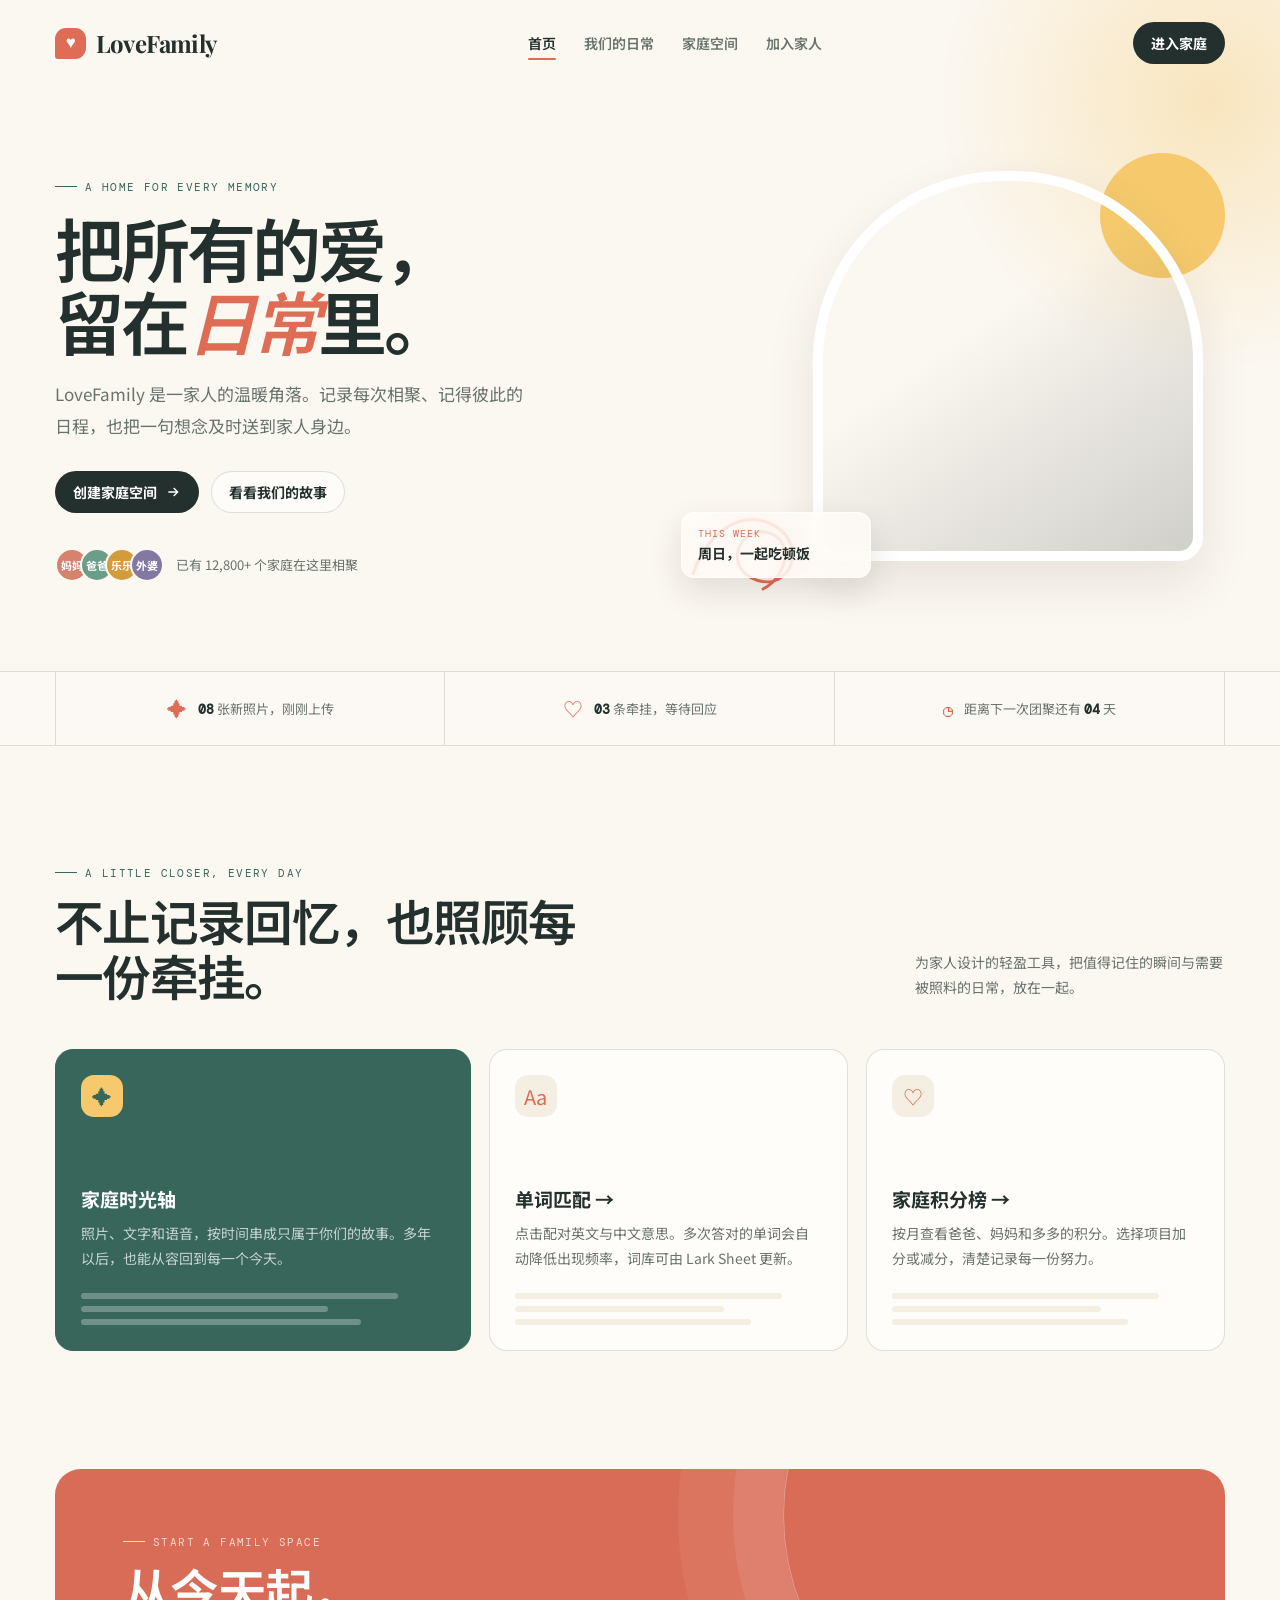
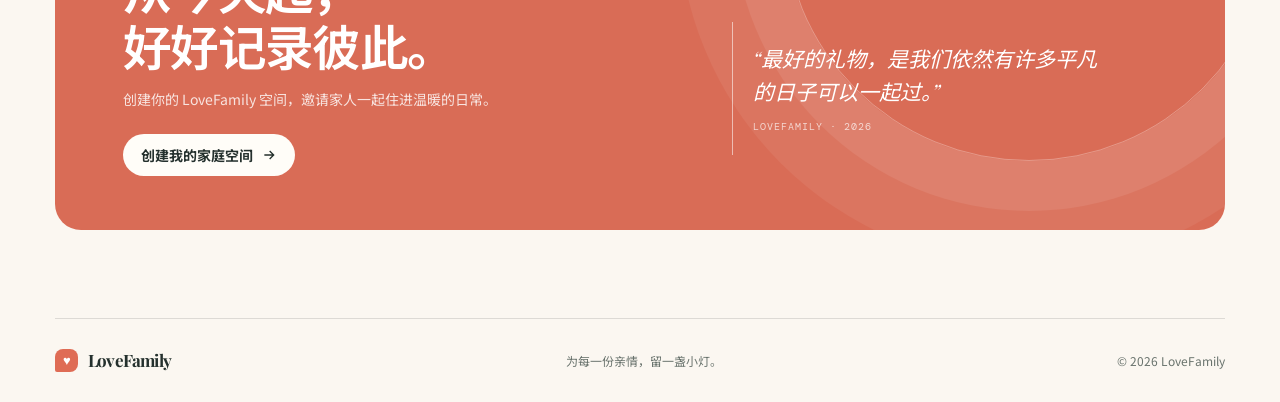
==== index.html @ 476fe312 "Add word matching and family points features" ====
<!doctype html>
<html lang="zh-CN">
  <head>
    <meta charset="UTF-8" />
    <meta name="viewport" content="width=device-width, initial-scale=1.0" />
    <meta
      name="description"
      content="LoveFamily 是一个为家人保留日常、回忆与陪伴的温暖空间。"
    />
    <title>LoveFamily | 把爱留在日常里</title>
    <link rel="preconnect" href="https://fonts.googleapis.com" />
    <link rel="preconnect" href="https://fonts.gstatic.com" crossorigin />
    <link
      href="https://fonts.googleapis.com/css2?family=DM+Mono:wght@400;500&family=Playfair+Display:ital,wght@0,500;0,600;0,700;1,600&family=Noto+Sans+SC:wght@400;500;600;700&display=swap"
      rel="stylesheet"
    />
    <style>
      :root {
        --ink: #24302d;
        --muted: #69736d;
        --paper: #fbf7f1;
        --cream: #f5eee3;
        --peach: #efab8d;
        --coral: #df6c55;
        --rose: #f9d6cc;
        --sage: #a9c7b4;
        --deep-sage: #38665a;
        --sun: #f5c96c;
        --line: rgba(36, 48, 45, 0.14);
        --shadow: 0 22px 50px rgba(71, 54, 40, 0.1);
      }

      * { box-sizing: border-box; }
      html { scroll-behavior: smooth; }
      body {
        margin: 0;
        min-width: 320px;
        color: var(--ink);
        background: var(--paper);
        font-family: "Noto Sans SC", sans-serif;
      }
      button, a { font: inherit; }
      a { color: inherit; text-decoration: none; }

      .page {
        position: relative;
        overflow: hidden;
      }
      .page::before {
        position: absolute;
        z-index: -1;
        top: -180px;
        right: -210px;
        width: 560px;
        height: 560px;
        border-radius: 50%;
        background: radial-gradient(circle, rgba(245, 201, 108, 0.38), rgba(245, 201, 108, 0) 68%);
        content: "";
      }
      .wrap { width: min(1170px, calc(100% - 48px)); margin: 0 auto; }

      .site-header {
        display: flex;
        align-items: center;
        justify-content: space-between;
        min-height: 86px;
      }
      .brand {
        display: inline-flex;
        align-items: center;
        gap: 10px;
        font-family: "Playfair Display", serif;
        font-size: 24px;
        font-weight: 700;
        letter-spacing: -0.8px;
      }
      .brand-mark {
        display: grid;
        width: 31px;
        height: 31px;
        place-items: center;
        border-radius: 11px 11px 11px 3px;
        color: #fff;
        background: var(--coral);
        font-family: Arial, sans-serif;
        font-size: 17px;
      }
      .nav { display: flex; align-items: center; gap: 28px; }
      .nav a {
        position: relative;
        color: var(--muted);
        font-size: 14px;
        font-weight: 600;
      }
      .nav a:first-child, .nav a:hover { color: var(--ink); }
      .nav a:first-child::after {
        position: absolute;
        right: 0;
        bottom: -7px;
        left: 0;
        height: 2px;
        border-radius: 2px;
        background: var(--coral);
        content: "";
      }
      .header-action, .button {
        display: inline-flex;
        align-items: center;
        justify-content: center;
        gap: 8px;
        min-height: 42px;
        padding: 0 17px;
        border: 1px solid transparent;
        border-radius: 999px;
        cursor: pointer;
        font-size: 14px;
        font-weight: 700;
        transition: transform 160ms ease, box-shadow 160ms ease, background 160ms ease;
      }
      .header-action, .button.primary { color: white; background: var(--ink); }
      .header-action:hover, .button.primary:hover { box-shadow: 0 8px 20px rgba(36, 48, 45, 0.18); transform: translateY(-2px); }
      .menu-toggle { display: none; border: 0; color: var(--ink); background: transparent; font-size: 23px; }

      .hero {
        display: grid;
        grid-template-columns: 1.01fr 0.99fr;
        align-items: center;
        gap: 72px;
        min-height: 585px;
        padding: 57px 0 64px;
      }
      .eyebrow {
        display: inline-flex;
        align-items: center;
        gap: 8px;
        color: var(--deep-sage);
        font-family: "DM Mono", monospace;
        font-size: 11px;
        letter-spacing: 1.4px;
        text-transform: uppercase;
      }
      .eyebrow::before { width: 22px; height: 1px; background: currentColor; content: ""; }
      h1 {
        max-width: 620px;
        margin: 18px 0 20px;
        font-family: "Playfair Display", "Noto Sans SC", serif;
        font-size: clamp(46px, 5.4vw, 76px);
        font-weight: 600;
        letter-spacing: -3.2px;
        line-height: 1.06;
      }
      h1 em { color: var(--coral); font-weight: 600; }
      .hero-copy { max-width: 480px; margin: 0; color: var(--muted); font-size: 17px; line-height: 1.85; }
      .hero-actions { display: flex; flex-wrap: wrap; gap: 12px; margin-top: 30px; }
      .button.secondary { border-color: var(--line); background: rgba(255, 255, 255, 0.6); }
      .button.secondary:hover { border-color: var(--sage); background: #fff; }
      .button svg { width: 16px; height: 16px; }
      .member-row { display: flex; align-items: center; gap: 12px; margin-top: 35px; color: var(--muted); font-size: 13px; }
      .avatars { display: flex; padding-left: 9px; }
      .avatar {
        display: grid;
        width: 34px;
        height: 34px;
        margin-left: -9px;
        place-items: center;
        overflow: hidden;
        border: 2px solid var(--paper);
        border-radius: 50%;
        color: #fff;
        font-size: 11px;
        font-weight: 700;
      }
      .avatar:nth-child(1) { background: #d7826f; }
      .avatar:nth-child(2) { background: #6b9e88; }
      .avatar:nth-child(3) { background: #d49b3c; }
      .avatar:nth-child(4) { background: #8378a3; }

      .hero-art { position: relative; height: 445px; }
      .photo-main {
        position: absolute;
        top: 18px;
        right: 22px;
        width: min(390px, 87%);
        height: 390px;
        overflow: hidden;
        border: 10px solid #fff;
        border-radius: 190px 190px 24px 24px;
        box-shadow: var(--shadow);
        background:
          linear-gradient(145deg, transparent 40%, rgba(39, 51, 49, 0.2)),
          url("https://images.unsplash.com/photo-1511895426328-dc8714191300?auto=format&fit=crop&w=900&q=85") center / cover;
      }
      .sun-disc { position: absolute; top: 0; right: 0; width: 125px; height: 125px; border-radius: 50%; background: var(--sun); }
      .doodle { position: absolute; bottom: 0; left: 0; width: 136px; height: 100px; color: var(--coral); }
      .moments-note {
        position: absolute;
        bottom: 20px;
        left: 0;
        width: 190px;
        padding: 14px 16px;
        border: 1px solid rgba(255,255,255,0.72);
        border-radius: 13px;
        background: rgba(255, 252, 247, 0.86);
        box-shadow: 0 13px 32px rgba(65, 45, 31, 0.13);
        backdrop-filter: blur(12px);
      }
      .moments-note span { display: block; color: var(--coral); font-family: "DM Mono", monospace; font-size: 10px; letter-spacing: 1px; }
      .moments-note strong { display: block; margin-top: 3px; font-size: 14px; }

      .ticker { border-top: 1px solid var(--line); border-bottom: 1px solid var(--line); background: rgba(255,255,255,0.25); }
      .ticker-inner { display: grid; grid-template-columns: repeat(3, 1fr); }
      .ticker-item { display: flex; align-items: center; justify-content: center; gap: 11px; min-height: 73px; border-right: 1px solid var(--line); color: var(--muted); font-size: 13px; }
      .ticker-item:first-child { border-left: 1px solid var(--line); }
      .ticker-icon { color: var(--coral); font-size: 20px; }
      .ticker-item strong { color: var(--ink); font-family: "DM Mono", monospace; font-size: 13px; }

      .features { padding: 108px 0 118px; }
      .section-heading { display: flex; align-items: end; justify-content: space-between; gap: 30px; }
      h2 { max-width: 530px; margin: 13px 0 0; font-family: "Playfair Display", "Noto Sans SC", serif; font-size: clamp(32px, 3.8vw, 50px); font-weight: 600; letter-spacing: -1.7px; line-height: 1.15; }
      .section-text { max-width: 310px; margin: 0 0 5px; color: var(--muted); font-size: 14px; line-height: 1.75; }
      .feature-grid { display: grid; grid-template-columns: 1.1fr 0.95fr 0.95fr; gap: 18px; margin-top: 45px; }
      .feature-card { min-height: 300px; padding: 25px; border: 1px solid var(--line); border-radius: 18px; background: #fffdf9; transition: transform 200ms ease, box-shadow 200ms ease; }
      .feature-card:hover { box-shadow: var(--shadow); transform: translateY(-6px); }
      .feature-card.highlight { color: #fff; border-color: var(--deep-sage); background: var(--deep-sage); }
      .feature-symbol { display: grid; width: 42px; height: 42px; place-items: center; border-radius: 13px; background: var(--cream); color: var(--coral); font-size: 20px; }
      .highlight .feature-symbol { color: var(--deep-sage); background: var(--sun); }
      .feature-card h3 { margin: 68px 0 9px; font-size: 19px; }
      .feature-card p { margin: 0; color: var(--muted); font-size: 14px; line-height: 1.75; }
      .highlight p { color: rgba(255,255,255,0.72); }
      .tiny-stack { display: flex; flex-direction: column; gap: 7px; margin-top: 23px; }
      .tiny-line { height: 6px; border-radius: 4px; background: var(--cream); }
      .tiny-line:nth-child(1) { width: 87%; } .tiny-line:nth-child(2) { width: 68%; } .tiny-line:nth-child(3) { width: 77%; }
      .highlight .tiny-line { background: rgba(255,255,255,0.28); }

      .cta { padding: 0 0 88px; }
      .cta-card { position: relative; display: grid; grid-template-columns: 1.1fr 0.9fr; align-items: center; min-height: 340px; overflow: hidden; padding: 54px 68px; border-radius: 26px; color: white; background: #d96c56; }
      .cta-card::before { position: absolute; top: -200px; right: -50px; width: 490px; height: 490px; border: 1px solid rgba(255,255,255,0.3); border-radius: 50%; box-shadow: 0 0 0 50px rgba(255,255,255,0.08), 0 0 0 105px rgba(255,255,255,0.06); content: ""; }
      .cta-content { position: relative; z-index: 1; }
      .cta .eyebrow { color: rgba(255,255,255,0.74); }
      .cta h2 { margin-top: 13px; max-width: 510px; }
      .cta p { margin: 15px 0 25px; color: rgba(255,255,255,0.82); font-size: 14px; }
      .cta .button { color: var(--ink); background: #fffdf8; }
      .cta-quote { position: relative; z-index: 1; align-self: end; padding: 20px; border-left: 1px solid rgba(255,255,255,0.55); font-family: "Playfair Display", "Noto Sans SC", serif; font-size: 21px; font-style: italic; line-height: 1.6; }
      .cta-quote span { display: block; margin-top: 10px; font-family: "DM Mono", monospace; font-size: 10px; font-style: normal; letter-spacing: 1px; opacity: 0.7; }

      footer { display: flex; align-items: center; justify-content: space-between; min-height: 84px; border-top: 1px solid var(--line); color: var(--muted); font-size: 12px; }
      footer .brand { font-size: 17px; color: var(--ink); } footer .brand-mark { width: 23px; height: 23px; border-radius: 8px 8px 8px 2px; font-size: 13px; }

      .reveal { opacity: 0; transform: translateY(18px); animation: enter 720ms cubic-bezier(.2,.7,.2,1) forwards; }
      .delay-1 { animation-delay: 120ms; } .delay-2 { animation-delay: 220ms; } .delay-3 { animation-delay: 320ms; }
      @keyframes enter { to { opacity: 1; transform: translateY(0); } }

      @media (max-width: 800px) {
        .wrap { width: min(100% - 36px, 560px); }
        .site-header { min-height: 72px; }
        .nav, .header-action { display: none; }
        .menu-toggle { display: block; }
        .nav.open { position: absolute; z-index: 3; top: 62px; right: 18px; display: flex; flex-direction: column; align-items: stretch; gap: 0; min-width: 165px; padding: 8px; border: 1px solid var(--line); border-radius: 14px; background: rgba(255,253,249,0.98); box-shadow: var(--shadow); }
        .nav.open a { padding: 10px 12px; }.nav.open a:first-child::after { display: none; }
        .hero { grid-template-columns: 1fr; gap: 12px; min-height: auto; padding: 52px 0 50px; }
        h1 { font-size: clamp(43px, 13vw, 64px); letter-spacing: -2.5px; }
        .hero-copy { font-size: 15px; }
        .hero-art { height: 370px; margin-top: 16px; }
        .photo-main { top: 17px; right: 0; height: 340px; border-radius: 165px 165px 22px 22px; }
        .sun-disc { right: -20px; width: 104px; height: 104px; }
        .moments-note { bottom: 1px; }
        .ticker-inner { grid-template-columns: 1fr; }.ticker-item, .ticker-item:first-child { min-height: 55px; border-right: 0; border-left: 0; border-bottom: 1px solid var(--line); }.ticker-item:last-child { border-bottom: 0; }
        .features { padding: 76px 0; }.section-heading { display: block; }.section-text { margin-top: 17px; }
        .feature-grid { grid-template-columns: 1fr; margin-top: 30px; }.feature-card { min-height: 240px; }.feature-card h3 { margin-top: 45px; }
        .cta { padding-bottom: 55px; }.cta-card { grid-template-columns: 1fr; padding: 40px 30px; }.cta-quote { margin-top: 25px; font-size: 18px; }
        footer { gap: 12px; padding: 20px 0; align-items: flex-start; flex-direction: column; }
      }
      @media (prefers-reduced-motion: reduce) { html { scroll-behavior: auto; }.reveal { opacity: 1; transform: none; animation: none; }.feature-card, .button, .header-action { transition: none; } }
    </style>
  </head>
  <body>
    <div class="page">
      <div class="wrap">
        <header class="site-header">
          <a class="brand" href="#top" aria-label="LoveFamily 首页"><span class="brand-mark">♥</span>LoveFamily</a>
          <nav class="nav" id="main-nav" aria-label="主导航">
            <a href="#top">首页</a><a href="#moments">我们的日常</a><a href="#features">家庭空间</a><a href="#join">加入家人</a>
          </nav>
          <a class="header-action" href="#join">进入家庭</a>
          <button class="menu-toggle" type="button" aria-label="打开导航菜单" aria-expanded="false" aria-controls="main-nav">☰</button>
        </header>

        <main id="top">
          <section class="hero">
            <div class="hero-content">
              <div class="eyebrow reveal">A home for every memory</div>
              <h1 class="reveal delay-1">把所有的爱，<br />留在<em>日常</em>里。</h1>
              <p class="hero-copy reveal delay-2">LoveFamily 是一家人的温暖角落。记录每次相聚、记得彼此的日程，也把一句想念及时送到家人身边。</p>
              <div class="hero-actions reveal delay-3">
                <a class="button primary" href="#join">创建家庭空间 <svg viewBox="0 0 24 24" fill="none" stroke="currentColor" stroke-width="2"><path d="M5 12h14M13 6l6 6-6 6"/></svg></a>
                <a class="button secondary" href="#moments">看看我们的故事</a>
              </div>
              <div class="member-row reveal delay-3"><div class="avatars"><span class="avatar">妈妈</span><span class="avatar">爸爸</span><span class="avatar">乐乐</span><span class="avatar">外婆</span></div><span>已有 12,800+ 个家庭在这里相聚</span></div>
            </div>
            <div class="hero-art reveal delay-2" aria-label="一家人相伴的温暖画面" role="img">
              <div class="sun-disc"></div><div class="photo-main"></div>
              <svg class="doodle" viewBox="0 0 136 100" fill="none" aria-hidden="true"><path d="M12 76c15-43 47-63 76-51 24 10 31 37 15 52-14 14-41 5-46-13-5-20 17-38 36-27 19 11 12 42-11 54" stroke="currentColor" stroke-width="3" stroke-linecap="round"/></svg>
              <div class="moments-note"><span>THIS WEEK</span><strong>周日，一起吃顿饭</strong></div>
            </div>
          </section>
        </main>
      </div>

      <section class="ticker" aria-label="家庭动态">
        <div class="wrap ticker-inner"><div class="ticker-item"><span class="ticker-icon">✦</span><span><strong>08</strong> 张新照片，刚刚上传</span></div><div class="ticker-item"><span class="ticker-icon">♡</span><span><strong>03</strong> 条牵挂，等待回应</span></div><div class="ticker-item"><span class="ticker-icon">◷</span><span>距离下一次团聚还有 <strong>04</strong> 天</span></div></div>
      </section>

      <section class="features wrap" id="features">
        <div class="section-heading"><div><div class="eyebrow">A little closer, every day</div><h2>不止记录回忆，也照顾每一份牵挂。</h2></div><p class="section-text">为家人设计的轻盈工具，把值得记住的瞬间与需要被照料的日常，放在一起。</p></div>
        <div class="feature-grid" id="moments">
          <article class="feature-card highlight"><div class="feature-symbol">✦</div><h3>家庭时光轴</h3><p>照片、文字和语音，按时间串成只属于你们的故事。多年以后，也能从容回到每一个今天。</p><div class="tiny-stack"><div class="tiny-line"></div><div class="tiny-line"></div><div class="tiny-line"></div></div></article>
          <a class="feature-card" href="word-match.html"><div class="feature-symbol">Aa</div><h3>单词匹配 <span aria-hidden="true">→</span></h3><p>点击配对英文与中文意思。多次答对的单词会自动降低出现频率，词库可由 Lark Sheet 更新。</p><div class="tiny-stack"><div class="tiny-line"></div><div class="tiny-line"></div><div class="tiny-line"></div></div></a>
          <a class="feature-card" href="points.html"><div class="feature-symbol">♡</div><h3>家庭积分榜 <span aria-hidden="true">→</span></h3><p>按月查看爸爸、妈妈和多多的积分。选择项目加分或减分，清楚记录每一份努力。</p><div class="tiny-stack"><div class="tiny-line"></div><div class="tiny-line"></div><div class="tiny-line"></div></div></a>
        </div>
      </section>

      <section class="cta wrap" id="join">
        <div class="cta-card"><div class="cta-content"><div class="eyebrow">Start a family space</div><h2>从今天起，<br />好好记录彼此。</h2><p>创建你的 LoveFamily 空间，邀请家人一起住进温暖的日常。</p><a class="button" href="mailto:hello@lovefamily.example?subject=LoveFamily%20邀请">创建我的家庭空间 <svg viewBox="0 0 24 24" fill="none" stroke="currentColor" stroke-width="2"><path d="M5 12h14M13 6l6 6-6 6"/></svg></a></div><blockquote class="cta-quote">“最好的礼物，是我们依然有许多平凡的日子可以一起过。”<span>LOVEFAMILY · 2026</span></blockquote></div>
      </section>

      <div class="wrap"><footer><a class="brand" href="#top"><span class="brand-mark">♥</span>LoveFamily</a><span>为每一份亲情，留一盏小灯。</span><span>© 2026 LoveFamily</span></footer></div>
    </div>
    <script>
      const toggle = document.querySelector('.menu-toggle');
      const nav = document.querySelector('.nav');
      toggle.addEventListener('click', () => {
        const open = nav.classList.toggle('open');
        toggle.setAttribute('aria-expanded', open);
        toggle.textContent = open ? '×' : '☰';
      });
      nav.querySelectorAll('a').forEach((link) => link.addEventListener('click', () => {
        nav.classList.remove('open'); toggle.setAttribute('aria-expanded', 'false'); toggle.textContent = '☰';
      }));
    </script>
  </body>
</html>
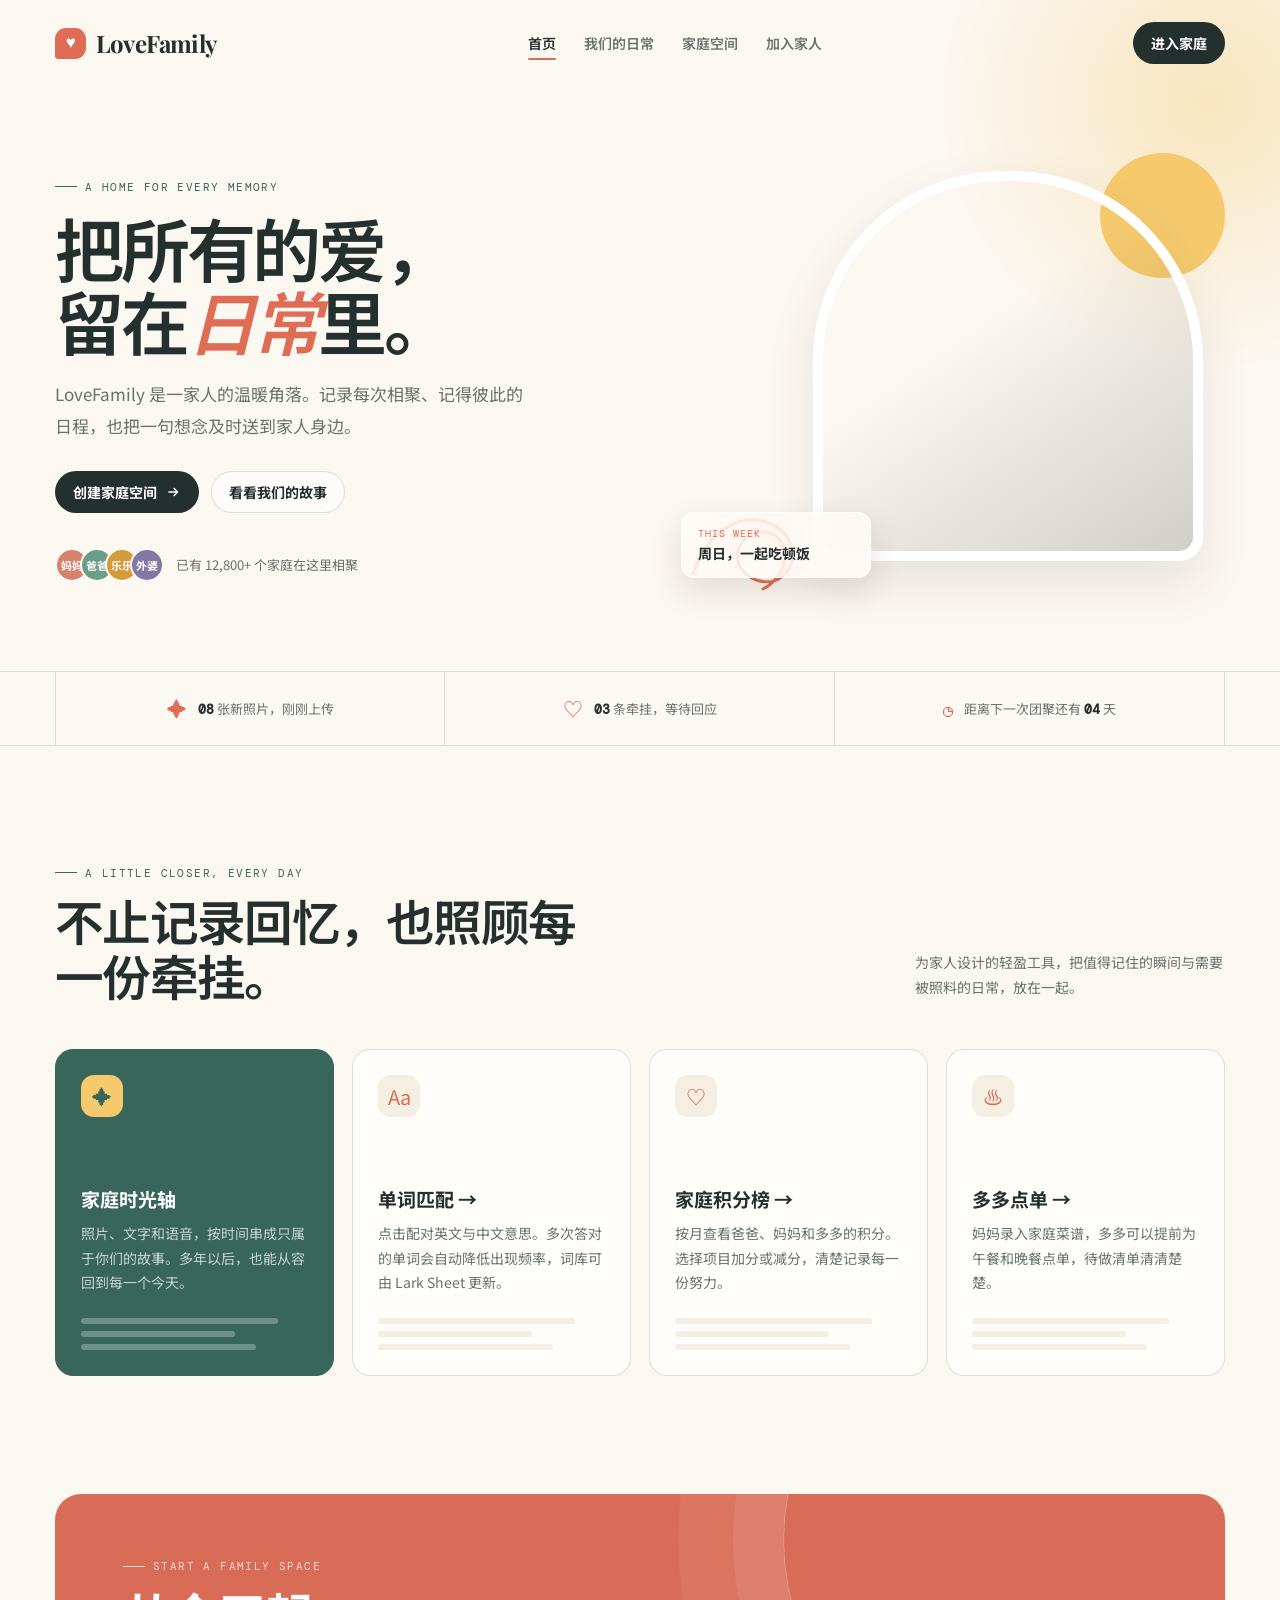
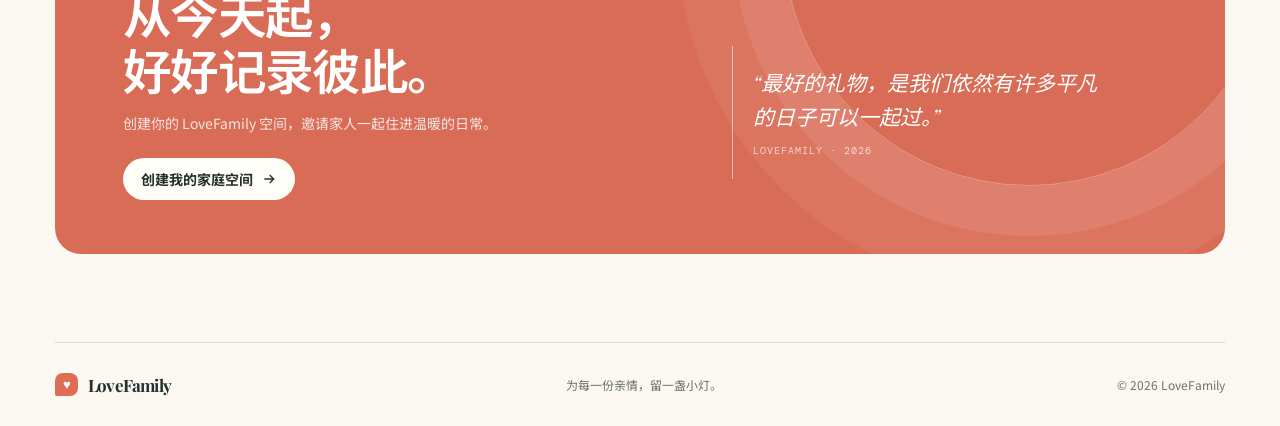
==== commit d3cea01f: "Add family meal ordering feature" ====
--- a/index.html
+++ b/index.html
@@ -218,7 +218,7 @@
       .section-heading { display: flex; align-items: end; justify-content: space-between; gap: 30px; }
       h2 { max-width: 530px; margin: 13px 0 0; font-family: "Playfair Display", "Noto Sans SC", serif; font-size: clamp(32px, 3.8vw, 50px); font-weight: 600; letter-spacing: -1.7px; line-height: 1.15; }
       .section-text { max-width: 310px; margin: 0 0 5px; color: var(--muted); font-size: 14px; line-height: 1.75; }
-      .feature-grid { display: grid; grid-template-columns: 1.1fr 0.95fr 0.95fr; gap: 18px; margin-top: 45px; }
+      .feature-grid { display: grid; grid-template-columns: repeat(4, minmax(0, 1fr)); gap: 18px; margin-top: 45px; }
       .feature-card { min-height: 300px; padding: 25px; border: 1px solid var(--line); border-radius: 18px; background: #fffdf9; transition: transform 200ms ease, box-shadow 200ms ease; }
       .feature-card:hover { box-shadow: var(--shadow); transform: translateY(-6px); }
       .feature-card.highlight { color: #fff; border-color: var(--deep-sage); background: var(--deep-sage); }
@@ -316,6 +316,7 @@
           <article class="feature-card highlight"><div class="feature-symbol">✦</div><h3>家庭时光轴</h3><p>照片、文字和语音，按时间串成只属于你们的故事。多年以后，也能从容回到每一个今天。</p><div class="tiny-stack"><div class="tiny-line"></div><div class="tiny-line"></div><div class="tiny-line"></div></div></article>
           <a class="feature-card" href="word-match.html"><div class="feature-symbol">Aa</div><h3>单词匹配 <span aria-hidden="true">→</span></h3><p>点击配对英文与中文意思。多次答对的单词会自动降低出现频率，词库可由 Lark Sheet 更新。</p><div class="tiny-stack"><div class="tiny-line"></div><div class="tiny-line"></div><div class="tiny-line"></div></div></a>
           <a class="feature-card" href="points.html"><div class="feature-symbol">♡</div><h3>家庭积分榜 <span aria-hidden="true">→</span></h3><p>按月查看爸爸、妈妈和多多的积分。选择项目加分或减分，清楚记录每一份努力。</p><div class="tiny-stack"><div class="tiny-line"></div><div class="tiny-line"></div><div class="tiny-line"></div></div></a>
+          <a class="feature-card" href="meal-order.html"><div class="feature-symbol">♨</div><h3>多多点单 <span aria-hidden="true">→</span></h3><p>妈妈录入家庭菜谱，多多可以提前为午餐和晚餐点单，待做清单清清楚楚。</p><div class="tiny-stack"><div class="tiny-line"></div><div class="tiny-line"></div><div class="tiny-line"></div></div></a>
         </div>
       </section>
 
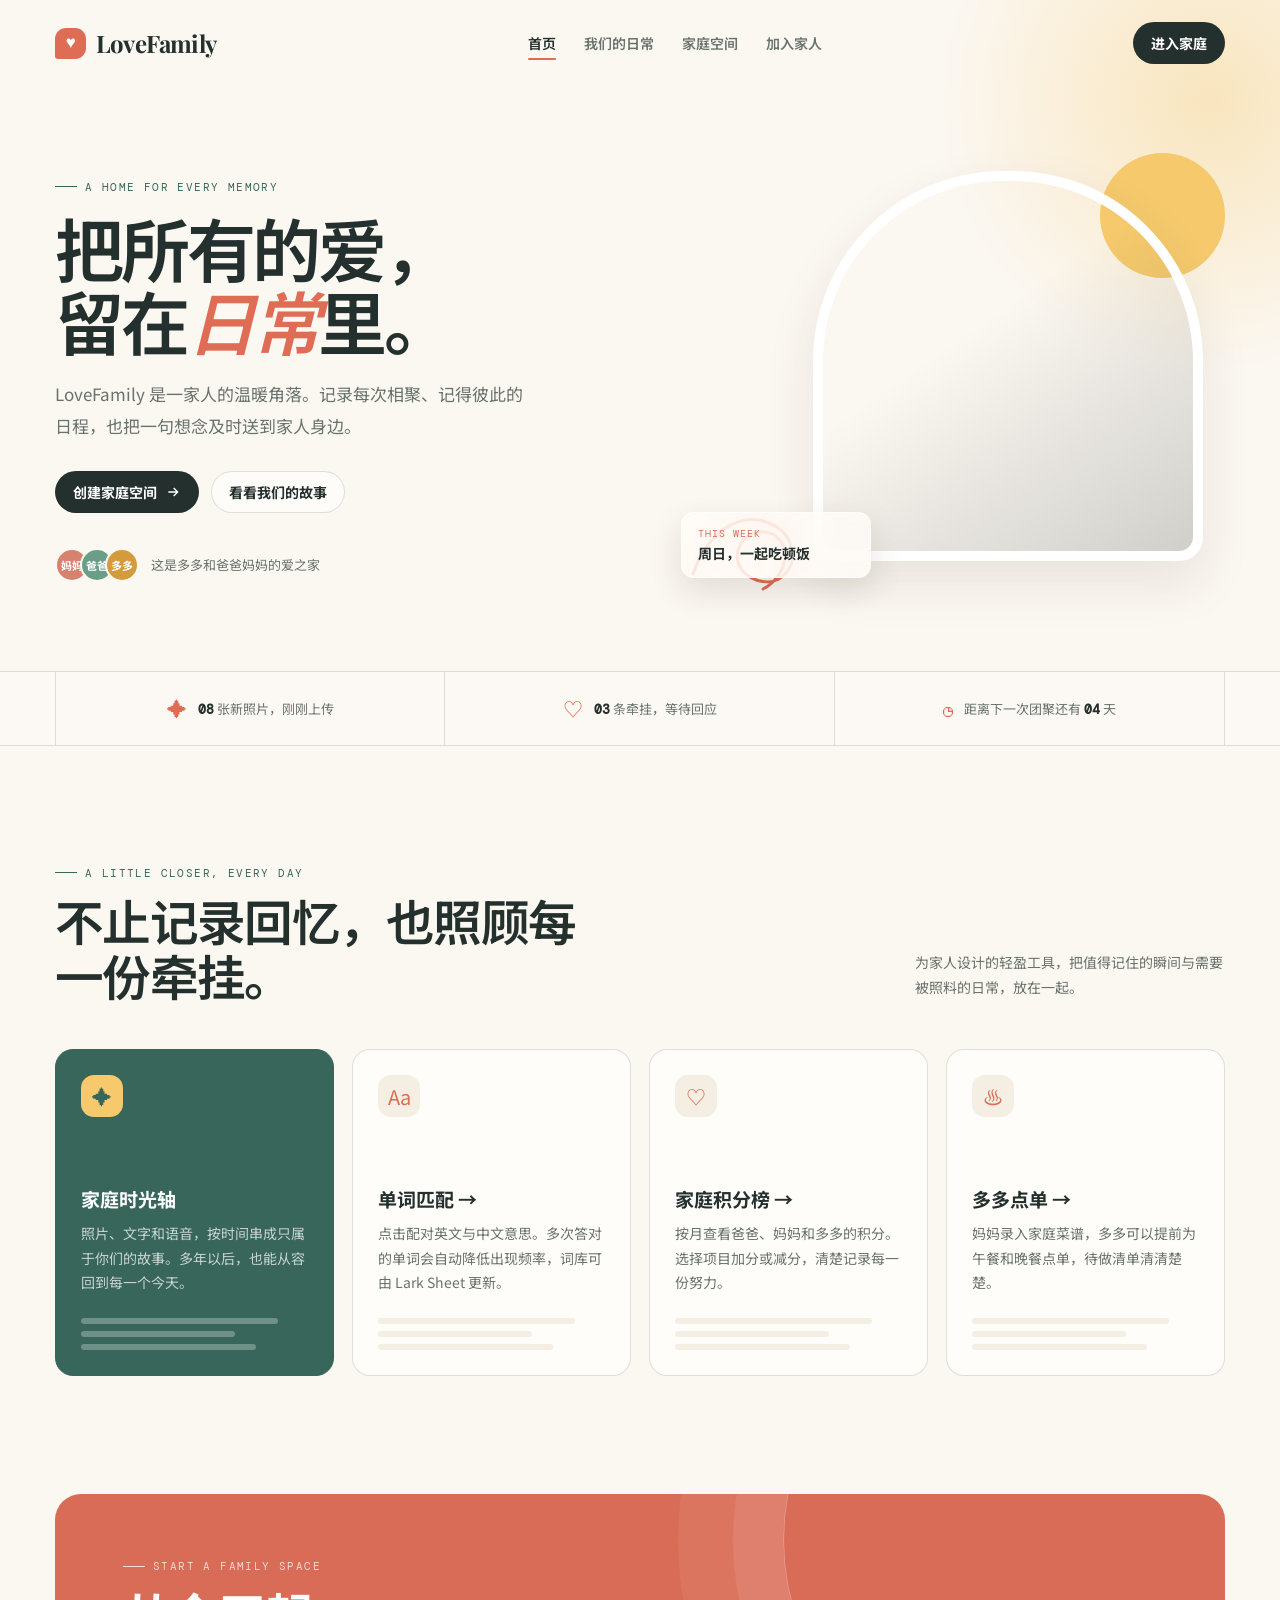
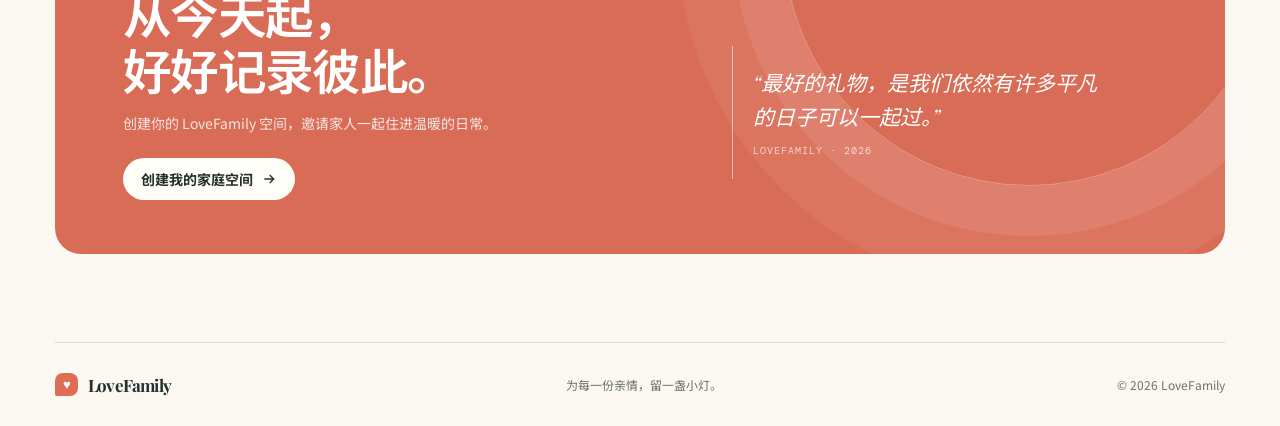
==== commit 8247426f: "Personalize family home message" ====
--- a/index.html
+++ b/index.html
@@ -295,7 +295,7 @@
                 <a class="button primary" href="#join">创建家庭空间 <svg viewBox="0 0 24 24" fill="none" stroke="currentColor" stroke-width="2"><path d="M5 12h14M13 6l6 6-6 6"/></svg></a>
                 <a class="button secondary" href="#moments">看看我们的故事</a>
               </div>
-              <div class="member-row reveal delay-3"><div class="avatars"><span class="avatar">妈妈</span><span class="avatar">爸爸</span><span class="avatar">乐乐</span><span class="avatar">外婆</span></div><span>已有 12,800+ 个家庭在这里相聚</span></div>
+              <div class="member-row reveal delay-3"><div class="avatars"><span class="avatar">妈妈</span><span class="avatar">爸爸</span><span class="avatar">多多</span></div><span>这是多多和爸爸妈妈的爱之家</span></div>
             </div>
             <div class="hero-art reveal delay-2" aria-label="一家人相伴的温暖画面" role="img">
               <div class="sun-disc"></div><div class="photo-main"></div>
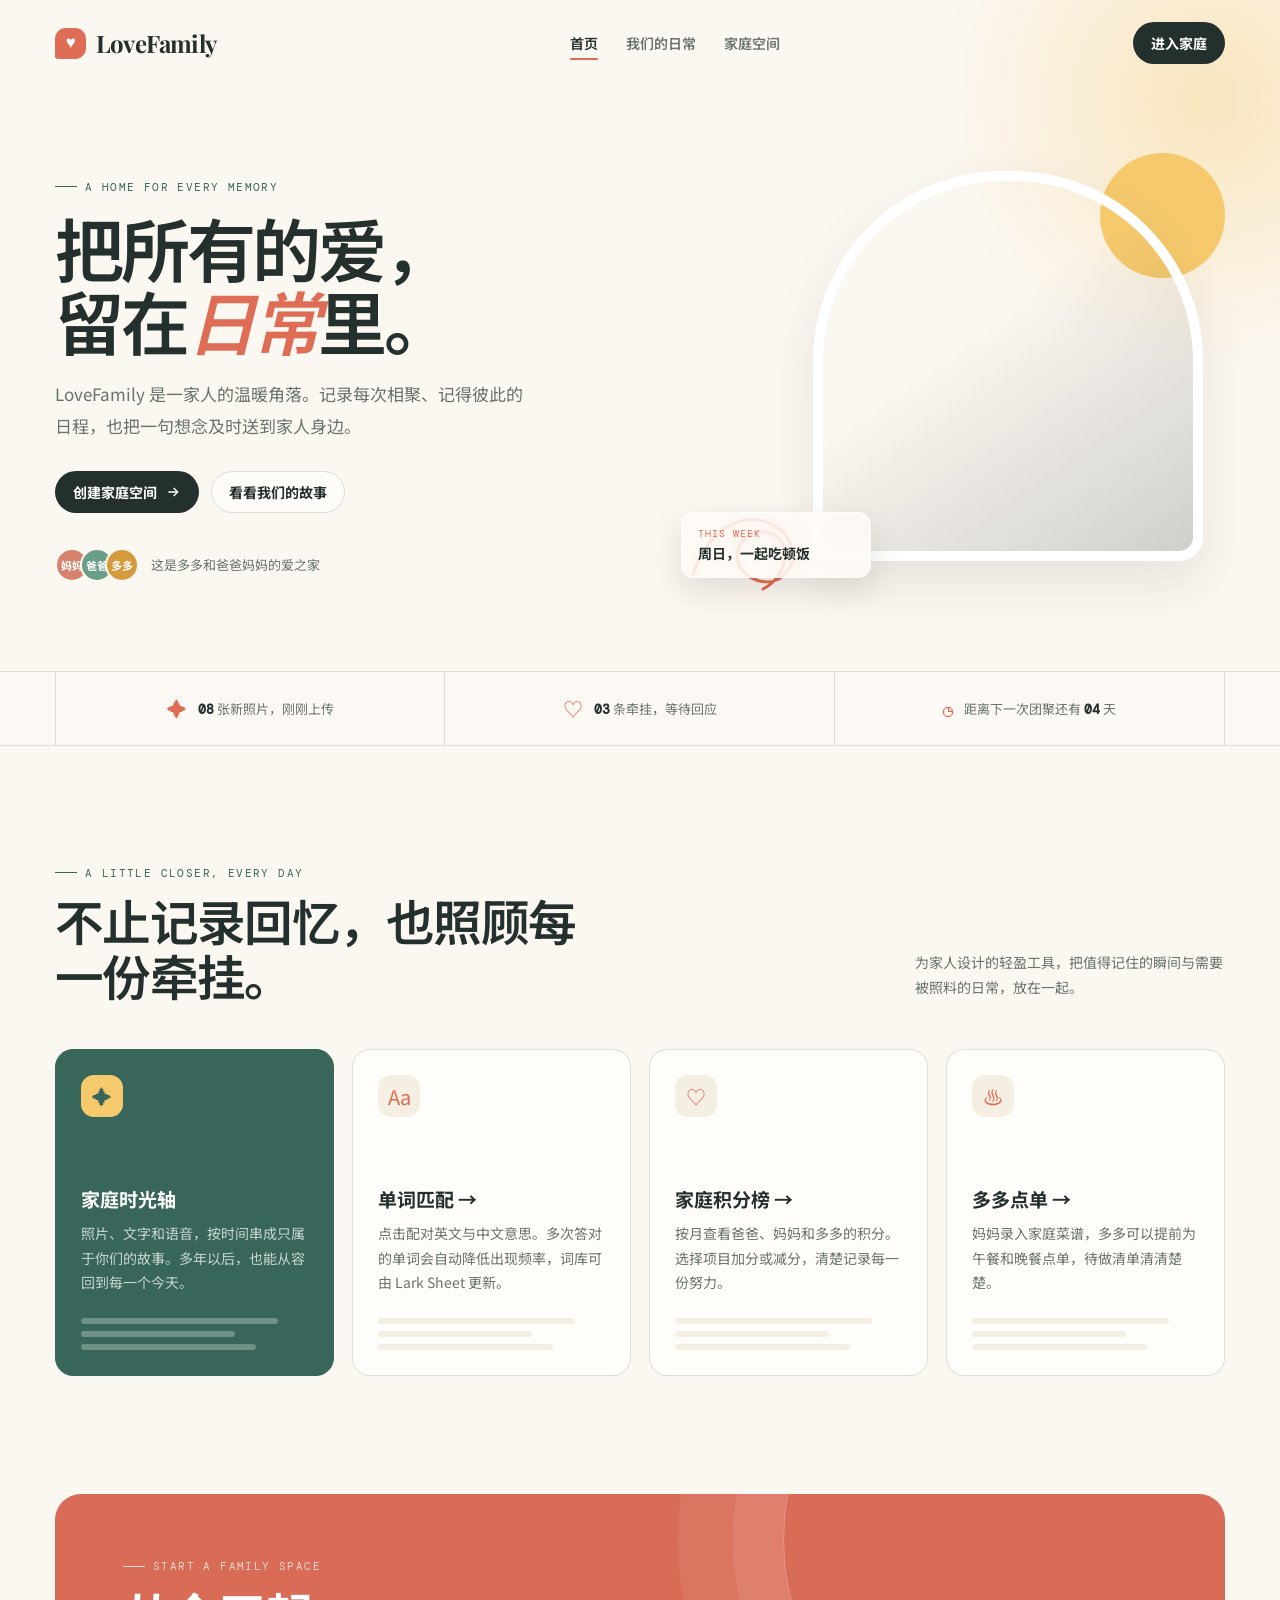
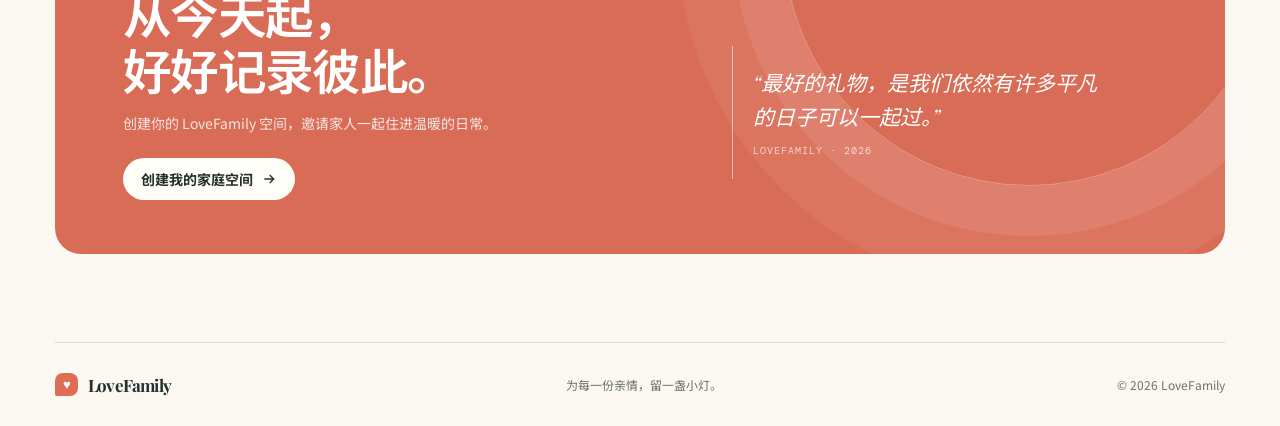
==== commit a93db29b: "Remove join family navigation" ====
--- a/index.html
+++ b/index.html
@@ -279,7 +279,7 @@
         <header class="site-header">
           <a class="brand" href="#top" aria-label="LoveFamily 首页"><span class="brand-mark">♥</span>LoveFamily</a>
           <nav class="nav" id="main-nav" aria-label="主导航">
-            <a href="#top">首页</a><a href="#moments">我们的日常</a><a href="#features">家庭空间</a><a href="#join">加入家人</a>
+            <a href="#top">首页</a><a href="#moments">我们的日常</a><a href="#features">家庭空间</a>
           </nav>
           <a class="header-action" href="#join">进入家庭</a>
           <button class="menu-toggle" type="button" aria-label="打开导航菜单" aria-expanded="false" aria-controls="main-nav">☰</button>
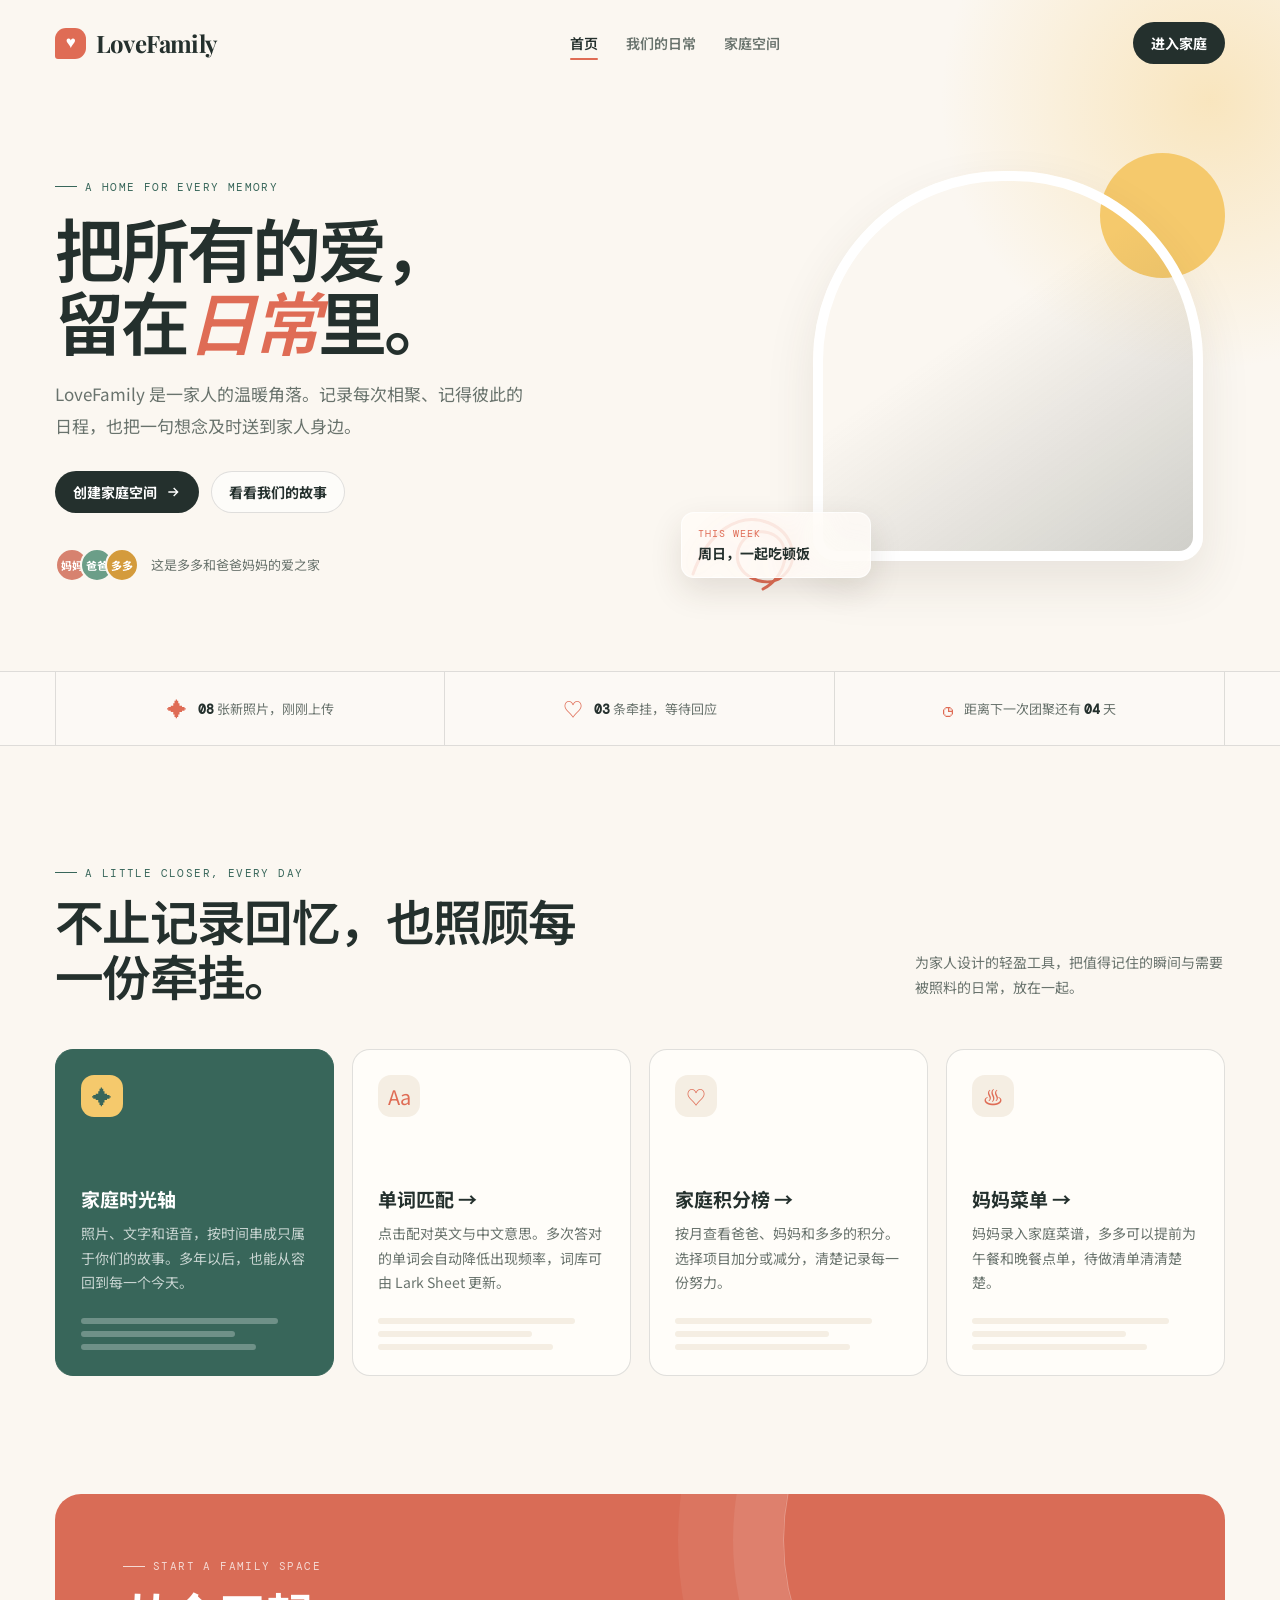
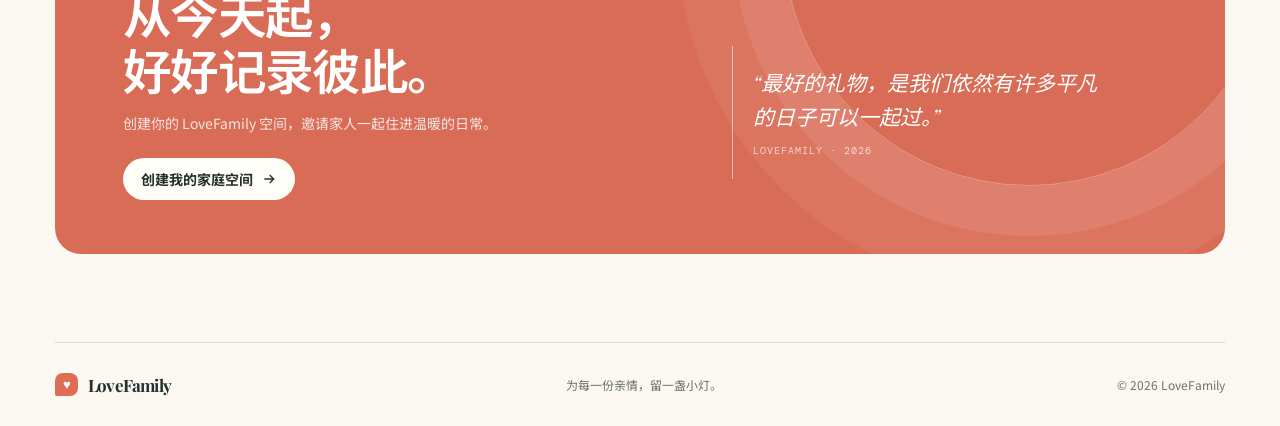
==== commit c6ad331d: "Rename meal ordering to mom menu" ====
--- a/index.html
+++ b/index.html
@@ -316,7 +316,7 @@
           <article class="feature-card highlight"><div class="feature-symbol">✦</div><h3>家庭时光轴</h3><p>照片、文字和语音，按时间串成只属于你们的故事。多年以后，也能从容回到每一个今天。</p><div class="tiny-stack"><div class="tiny-line"></div><div class="tiny-line"></div><div class="tiny-line"></div></div></article>
           <a class="feature-card" href="word-match.html"><div class="feature-symbol">Aa</div><h3>单词匹配 <span aria-hidden="true">→</span></h3><p>点击配对英文与中文意思。多次答对的单词会自动降低出现频率，词库可由 Lark Sheet 更新。</p><div class="tiny-stack"><div class="tiny-line"></div><div class="tiny-line"></div><div class="tiny-line"></div></div></a>
           <a class="feature-card" href="points.html"><div class="feature-symbol">♡</div><h3>家庭积分榜 <span aria-hidden="true">→</span></h3><p>按月查看爸爸、妈妈和多多的积分。选择项目加分或减分，清楚记录每一份努力。</p><div class="tiny-stack"><div class="tiny-line"></div><div class="tiny-line"></div><div class="tiny-line"></div></div></a>
-          <a class="feature-card" href="meal-order.html"><div class="feature-symbol">♨</div><h3>多多点单 <span aria-hidden="true">→</span></h3><p>妈妈录入家庭菜谱，多多可以提前为午餐和晚餐点单，待做清单清清楚楚。</p><div class="tiny-stack"><div class="tiny-line"></div><div class="tiny-line"></div><div class="tiny-line"></div></div></a>
+          <a class="feature-card" href="meal-order.html"><div class="feature-symbol">♨</div><h3>妈妈菜单 <span aria-hidden="true">→</span></h3><p>妈妈录入家庭菜谱，多多可以提前为午餐和晚餐点单，待做清单清清楚楚。</p><div class="tiny-stack"><div class="tiny-line"></div><div class="tiny-line"></div><div class="tiny-line"></div></div></a>
         </div>
       </section>
 
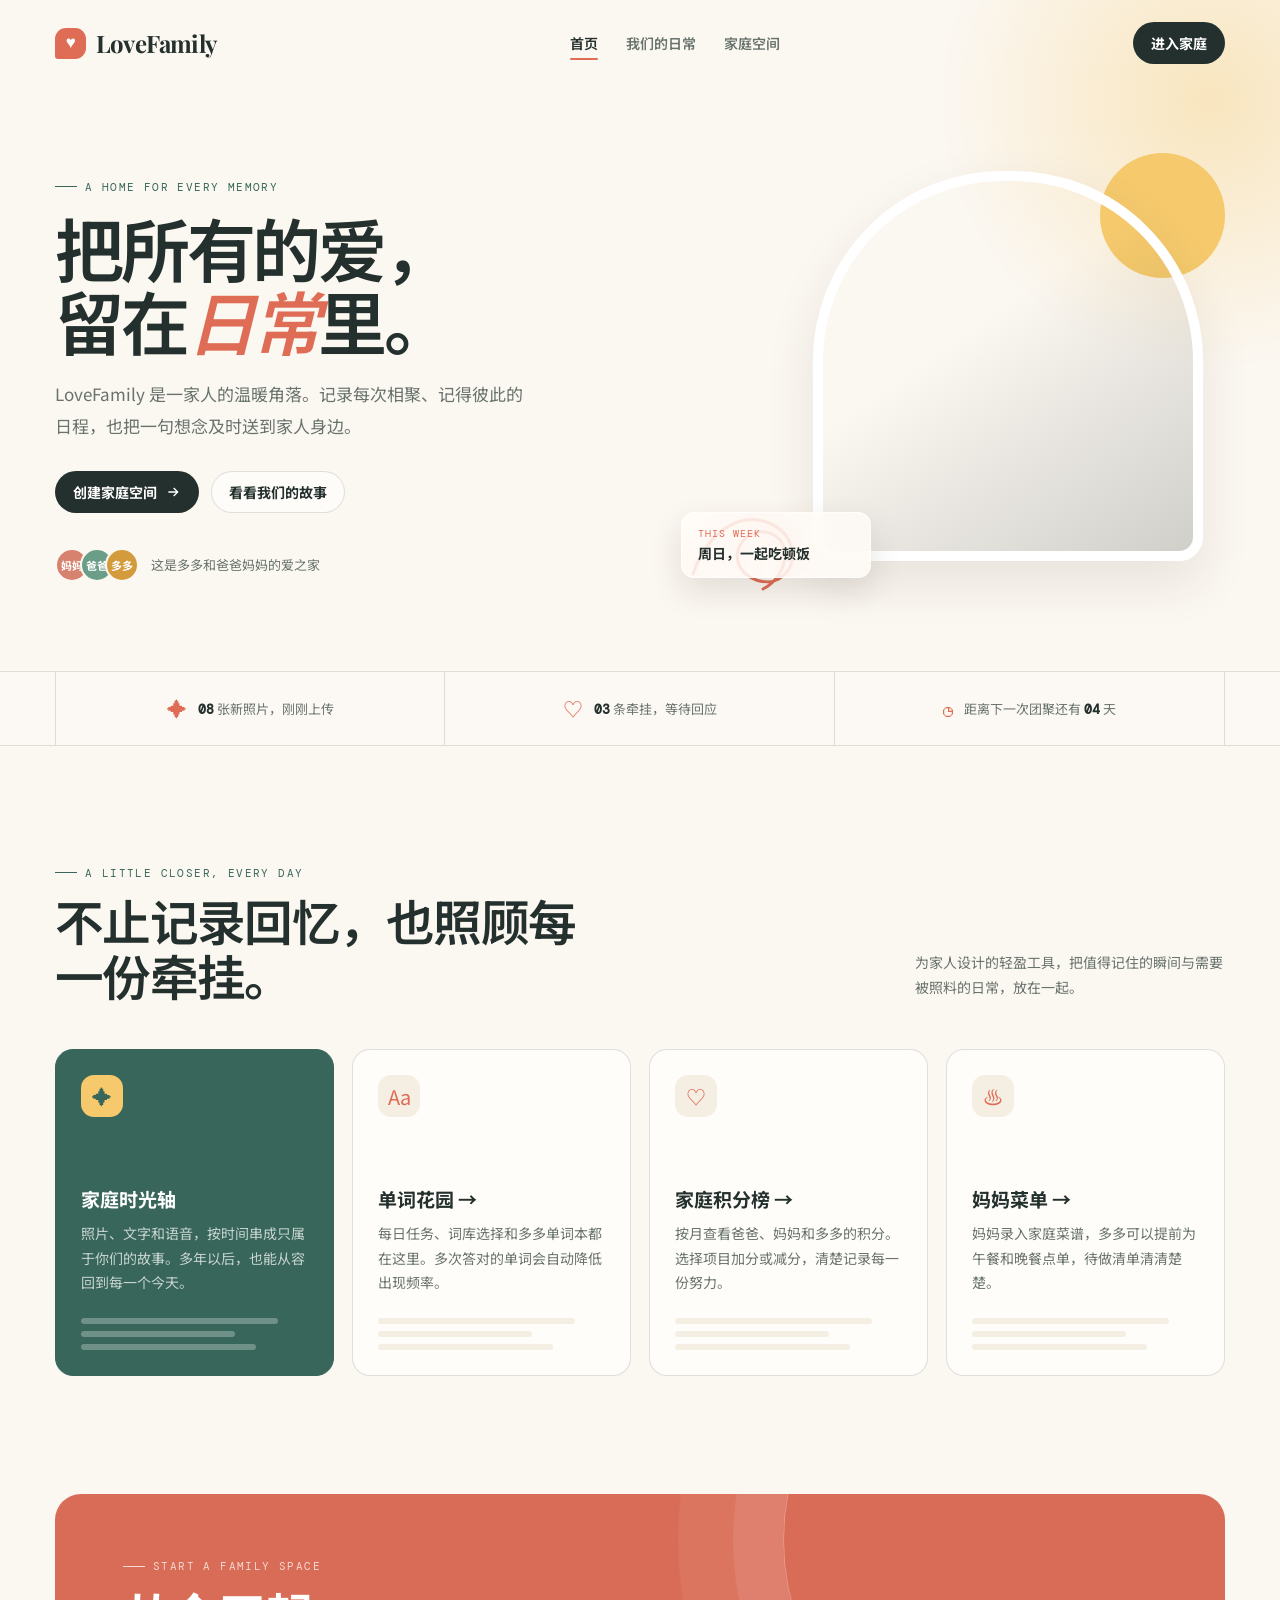
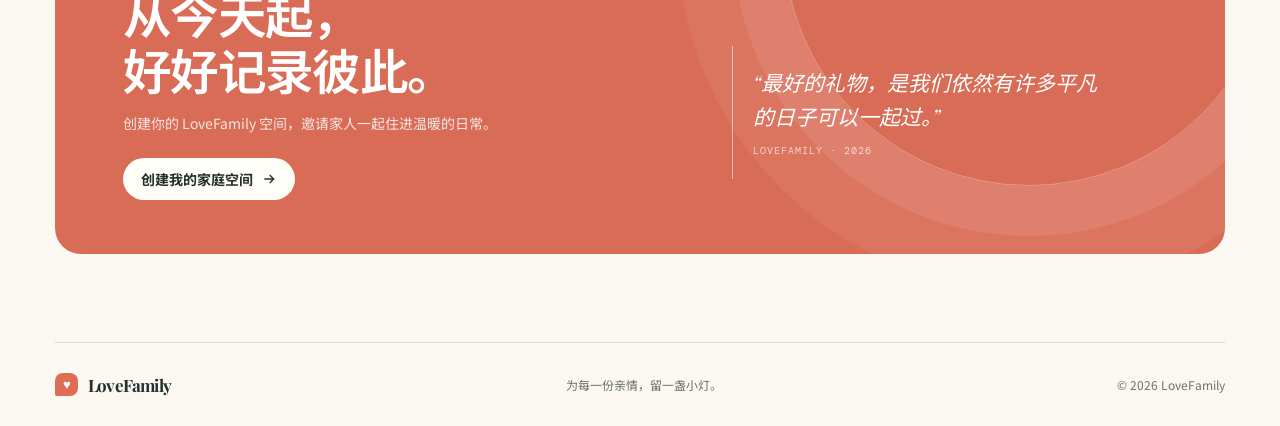
==== commit 20ffe104: "Add visible word garden learning hub" ====
--- a/index.html
+++ b/index.html
@@ -314,7 +314,7 @@
         <div class="section-heading"><div><div class="eyebrow">A little closer, every day</div><h2>不止记录回忆，也照顾每一份牵挂。</h2></div><p class="section-text">为家人设计的轻盈工具，把值得记住的瞬间与需要被照料的日常，放在一起。</p></div>
         <div class="feature-grid" id="moments">
           <article class="feature-card highlight"><div class="feature-symbol">✦</div><h3>家庭时光轴</h3><p>照片、文字和语音，按时间串成只属于你们的故事。多年以后，也能从容回到每一个今天。</p><div class="tiny-stack"><div class="tiny-line"></div><div class="tiny-line"></div><div class="tiny-line"></div></div></article>
-          <a class="feature-card" href="word-match.html"><div class="feature-symbol">Aa</div><h3>单词匹配 <span aria-hidden="true">→</span></h3><p>点击配对英文与中文意思。多次答对的单词会自动降低出现频率，词库可由 Lark Sheet 更新。</p><div class="tiny-stack"><div class="tiny-line"></div><div class="tiny-line"></div><div class="tiny-line"></div></div></a>
+          <a class="feature-card" href="word-garden.html"><div class="feature-symbol">Aa</div><h3>单词花园 <span aria-hidden="true">→</span></h3><p>每日任务、词库选择和多多单词本都在这里。多次答对的单词会自动降低出现频率。</p><div class="tiny-stack"><div class="tiny-line"></div><div class="tiny-line"></div><div class="tiny-line"></div></div></a>
           <a class="feature-card" href="points.html"><div class="feature-symbol">♡</div><h3>家庭积分榜 <span aria-hidden="true">→</span></h3><p>按月查看爸爸、妈妈和多多的积分。选择项目加分或减分，清楚记录每一份努力。</p><div class="tiny-stack"><div class="tiny-line"></div><div class="tiny-line"></div><div class="tiny-line"></div></div></a>
           <a class="feature-card" href="meal-order.html"><div class="feature-symbol">♨</div><h3>妈妈菜单 <span aria-hidden="true">→</span></h3><p>妈妈录入家庭菜谱，多多可以提前为午餐和晚餐点单，待做清单清清楚楚。</p><div class="tiny-stack"><div class="tiny-line"></div><div class="tiny-line"></div><div class="tiny-line"></div></div></a>
         </div>
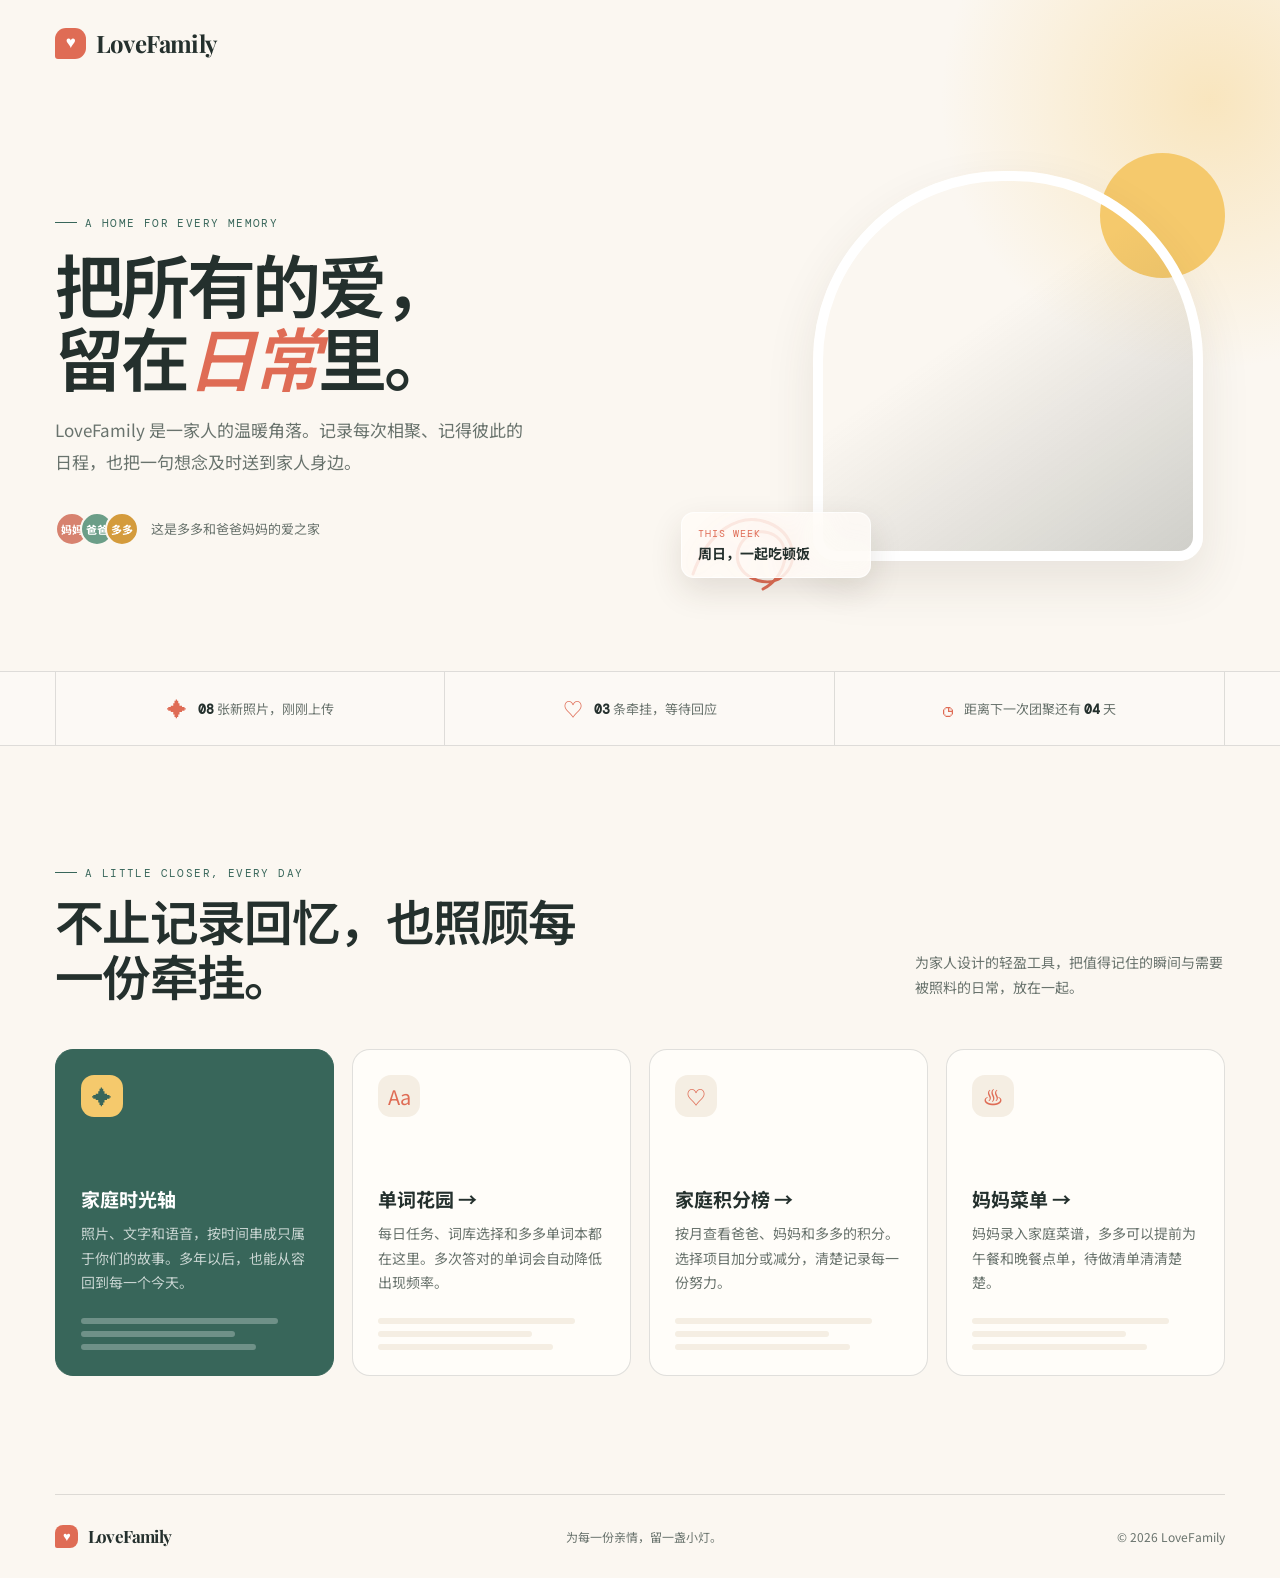
==== commit 3b64d692: "Remove homepage navigation and signup CTA" ====
--- a/index.html
+++ b/index.html
@@ -85,42 +85,6 @@
         font-family: Arial, sans-serif;
         font-size: 17px;
       }
-      .nav { display: flex; align-items: center; gap: 28px; }
-      .nav a {
-        position: relative;
-        color: var(--muted);
-        font-size: 14px;
-        font-weight: 600;
-      }
-      .nav a:first-child, .nav a:hover { color: var(--ink); }
-      .nav a:first-child::after {
-        position: absolute;
-        right: 0;
-        bottom: -7px;
-        left: 0;
-        height: 2px;
-        border-radius: 2px;
-        background: var(--coral);
-        content: "";
-      }
-      .header-action, .button {
-        display: inline-flex;
-        align-items: center;
-        justify-content: center;
-        gap: 8px;
-        min-height: 42px;
-        padding: 0 17px;
-        border: 1px solid transparent;
-        border-radius: 999px;
-        cursor: pointer;
-        font-size: 14px;
-        font-weight: 700;
-        transition: transform 160ms ease, box-shadow 160ms ease, background 160ms ease;
-      }
-      .header-action, .button.primary { color: white; background: var(--ink); }
-      .header-action:hover, .button.primary:hover { box-shadow: 0 8px 20px rgba(36, 48, 45, 0.18); transform: translateY(-2px); }
-      .menu-toggle { display: none; border: 0; color: var(--ink); background: transparent; font-size: 23px; }
-
       .hero {
         display: grid;
         grid-template-columns: 1.01fr 0.99fr;
@@ -151,10 +115,6 @@
       }
       h1 em { color: var(--coral); font-weight: 600; }
       .hero-copy { max-width: 480px; margin: 0; color: var(--muted); font-size: 17px; line-height: 1.85; }
-      .hero-actions { display: flex; flex-wrap: wrap; gap: 12px; margin-top: 30px; }
-      .button.secondary { border-color: var(--line); background: rgba(255, 255, 255, 0.6); }
-      .button.secondary:hover { border-color: var(--sage); background: #fff; }
-      .button svg { width: 16px; height: 16px; }
       .member-row { display: flex; align-items: center; gap: 12px; margin-top: 35px; color: var(--muted); font-size: 13px; }
       .avatars { display: flex; padding-left: 9px; }
       .avatar {
@@ -232,17 +192,6 @@
       .tiny-line:nth-child(1) { width: 87%; } .tiny-line:nth-child(2) { width: 68%; } .tiny-line:nth-child(3) { width: 77%; }
       .highlight .tiny-line { background: rgba(255,255,255,0.28); }
 
-      .cta { padding: 0 0 88px; }
-      .cta-card { position: relative; display: grid; grid-template-columns: 1.1fr 0.9fr; align-items: center; min-height: 340px; overflow: hidden; padding: 54px 68px; border-radius: 26px; color: white; background: #d96c56; }
-      .cta-card::before { position: absolute; top: -200px; right: -50px; width: 490px; height: 490px; border: 1px solid rgba(255,255,255,0.3); border-radius: 50%; box-shadow: 0 0 0 50px rgba(255,255,255,0.08), 0 0 0 105px rgba(255,255,255,0.06); content: ""; }
-      .cta-content { position: relative; z-index: 1; }
-      .cta .eyebrow { color: rgba(255,255,255,0.74); }
-      .cta h2 { margin-top: 13px; max-width: 510px; }
-      .cta p { margin: 15px 0 25px; color: rgba(255,255,255,0.82); font-size: 14px; }
-      .cta .button { color: var(--ink); background: #fffdf8; }
-      .cta-quote { position: relative; z-index: 1; align-self: end; padding: 20px; border-left: 1px solid rgba(255,255,255,0.55); font-family: "Playfair Display", "Noto Sans SC", serif; font-size: 21px; font-style: italic; line-height: 1.6; }
-      .cta-quote span { display: block; margin-top: 10px; font-family: "DM Mono", monospace; font-size: 10px; font-style: normal; letter-spacing: 1px; opacity: 0.7; }
-
       footer { display: flex; align-items: center; justify-content: space-between; min-height: 84px; border-top: 1px solid var(--line); color: var(--muted); font-size: 12px; }
       footer .brand { font-size: 17px; color: var(--ink); } footer .brand-mark { width: 23px; height: 23px; border-radius: 8px 8px 8px 2px; font-size: 13px; }
 
@@ -253,10 +202,6 @@
       @media (max-width: 800px) {
         .wrap { width: min(100% - 36px, 560px); }
         .site-header { min-height: 72px; }
-        .nav, .header-action { display: none; }
-        .menu-toggle { display: block; }
-        .nav.open { position: absolute; z-index: 3; top: 62px; right: 18px; display: flex; flex-direction: column; align-items: stretch; gap: 0; min-width: 165px; padding: 8px; border: 1px solid var(--line); border-radius: 14px; background: rgba(255,253,249,0.98); box-shadow: var(--shadow); }
-        .nav.open a { padding: 10px 12px; }.nav.open a:first-child::after { display: none; }
         .hero { grid-template-columns: 1fr; gap: 12px; min-height: auto; padding: 52px 0 50px; }
         h1 { font-size: clamp(43px, 13vw, 64px); letter-spacing: -2.5px; }
         .hero-copy { font-size: 15px; }
@@ -267,10 +212,9 @@
         .ticker-inner { grid-template-columns: 1fr; }.ticker-item, .ticker-item:first-child { min-height: 55px; border-right: 0; border-left: 0; border-bottom: 1px solid var(--line); }.ticker-item:last-child { border-bottom: 0; }
         .features { padding: 76px 0; }.section-heading { display: block; }.section-text { margin-top: 17px; }
         .feature-grid { grid-template-columns: 1fr; margin-top: 30px; }.feature-card { min-height: 240px; }.feature-card h3 { margin-top: 45px; }
-        .cta { padding-bottom: 55px; }.cta-card { grid-template-columns: 1fr; padding: 40px 30px; }.cta-quote { margin-top: 25px; font-size: 18px; }
         footer { gap: 12px; padding: 20px 0; align-items: flex-start; flex-direction: column; }
       }
-      @media (prefers-reduced-motion: reduce) { html { scroll-behavior: auto; }.reveal { opacity: 1; transform: none; animation: none; }.feature-card, .button, .header-action { transition: none; } }
+      @media (prefers-reduced-motion: reduce) { html { scroll-behavior: auto; }.reveal { opacity: 1; transform: none; animation: none; }.feature-card { transition: none; } }
     </style>
   </head>
   <body>
@@ -278,11 +222,6 @@
       <div class="wrap">
         <header class="site-header">
           <a class="brand" href="#top" aria-label="LoveFamily 首页"><span class="brand-mark">♥</span>LoveFamily</a>
-          <nav class="nav" id="main-nav" aria-label="主导航">
-            <a href="#top">首页</a><a href="#moments">我们的日常</a><a href="#features">家庭空间</a>
-          </nav>
-          <a class="header-action" href="#join">进入家庭</a>
-          <button class="menu-toggle" type="button" aria-label="打开导航菜单" aria-expanded="false" aria-controls="main-nav">☰</button>
         </header>
 
         <main id="top">
@@ -291,10 +230,6 @@
               <div class="eyebrow reveal">A home for every memory</div>
               <h1 class="reveal delay-1">把所有的爱，<br />留在<em>日常</em>里。</h1>
               <p class="hero-copy reveal delay-2">LoveFamily 是一家人的温暖角落。记录每次相聚、记得彼此的日程，也把一句想念及时送到家人身边。</p>
-              <div class="hero-actions reveal delay-3">
-                <a class="button primary" href="#join">创建家庭空间 <svg viewBox="0 0 24 24" fill="none" stroke="currentColor" stroke-width="2"><path d="M5 12h14M13 6l6 6-6 6"/></svg></a>
-                <a class="button secondary" href="#moments">看看我们的故事</a>
-              </div>
               <div class="member-row reveal delay-3"><div class="avatars"><span class="avatar">妈妈</span><span class="avatar">爸爸</span><span class="avatar">多多</span></div><span>这是多多和爸爸妈妈的爱之家</span></div>
             </div>
             <div class="hero-art reveal delay-2" aria-label="一家人相伴的温暖画面" role="img">
@@ -320,23 +255,7 @@
         </div>
       </section>
 
-      <section class="cta wrap" id="join">
-        <div class="cta-card"><div class="cta-content"><div class="eyebrow">Start a family space</div><h2>从今天起，<br />好好记录彼此。</h2><p>创建你的 LoveFamily 空间，邀请家人一起住进温暖的日常。</p><a class="button" href="mailto:hello@lovefamily.example?subject=LoveFamily%20邀请">创建我的家庭空间 <svg viewBox="0 0 24 24" fill="none" stroke="currentColor" stroke-width="2"><path d="M5 12h14M13 6l6 6-6 6"/></svg></a></div><blockquote class="cta-quote">“最好的礼物，是我们依然有许多平凡的日子可以一起过。”<span>LOVEFAMILY · 2026</span></blockquote></div>
-      </section>
-
       <div class="wrap"><footer><a class="brand" href="#top"><span class="brand-mark">♥</span>LoveFamily</a><span>为每一份亲情，留一盏小灯。</span><span>© 2026 LoveFamily</span></footer></div>
     </div>
-    <script>
-      const toggle = document.querySelector('.menu-toggle');
-      const nav = document.querySelector('.nav');
-      toggle.addEventListener('click', () => {
-        const open = nav.classList.toggle('open');
-        toggle.setAttribute('aria-expanded', open);
-        toggle.textContent = open ? '×' : '☰';
-      });
-      nav.querySelectorAll('a').forEach((link) => link.addEventListener('click', () => {
-        nav.classList.remove('open'); toggle.setAttribute('aria-expanded', 'false'); toggle.textContent = '☰';
-      }));
-    </script>
   </body>
 </html>
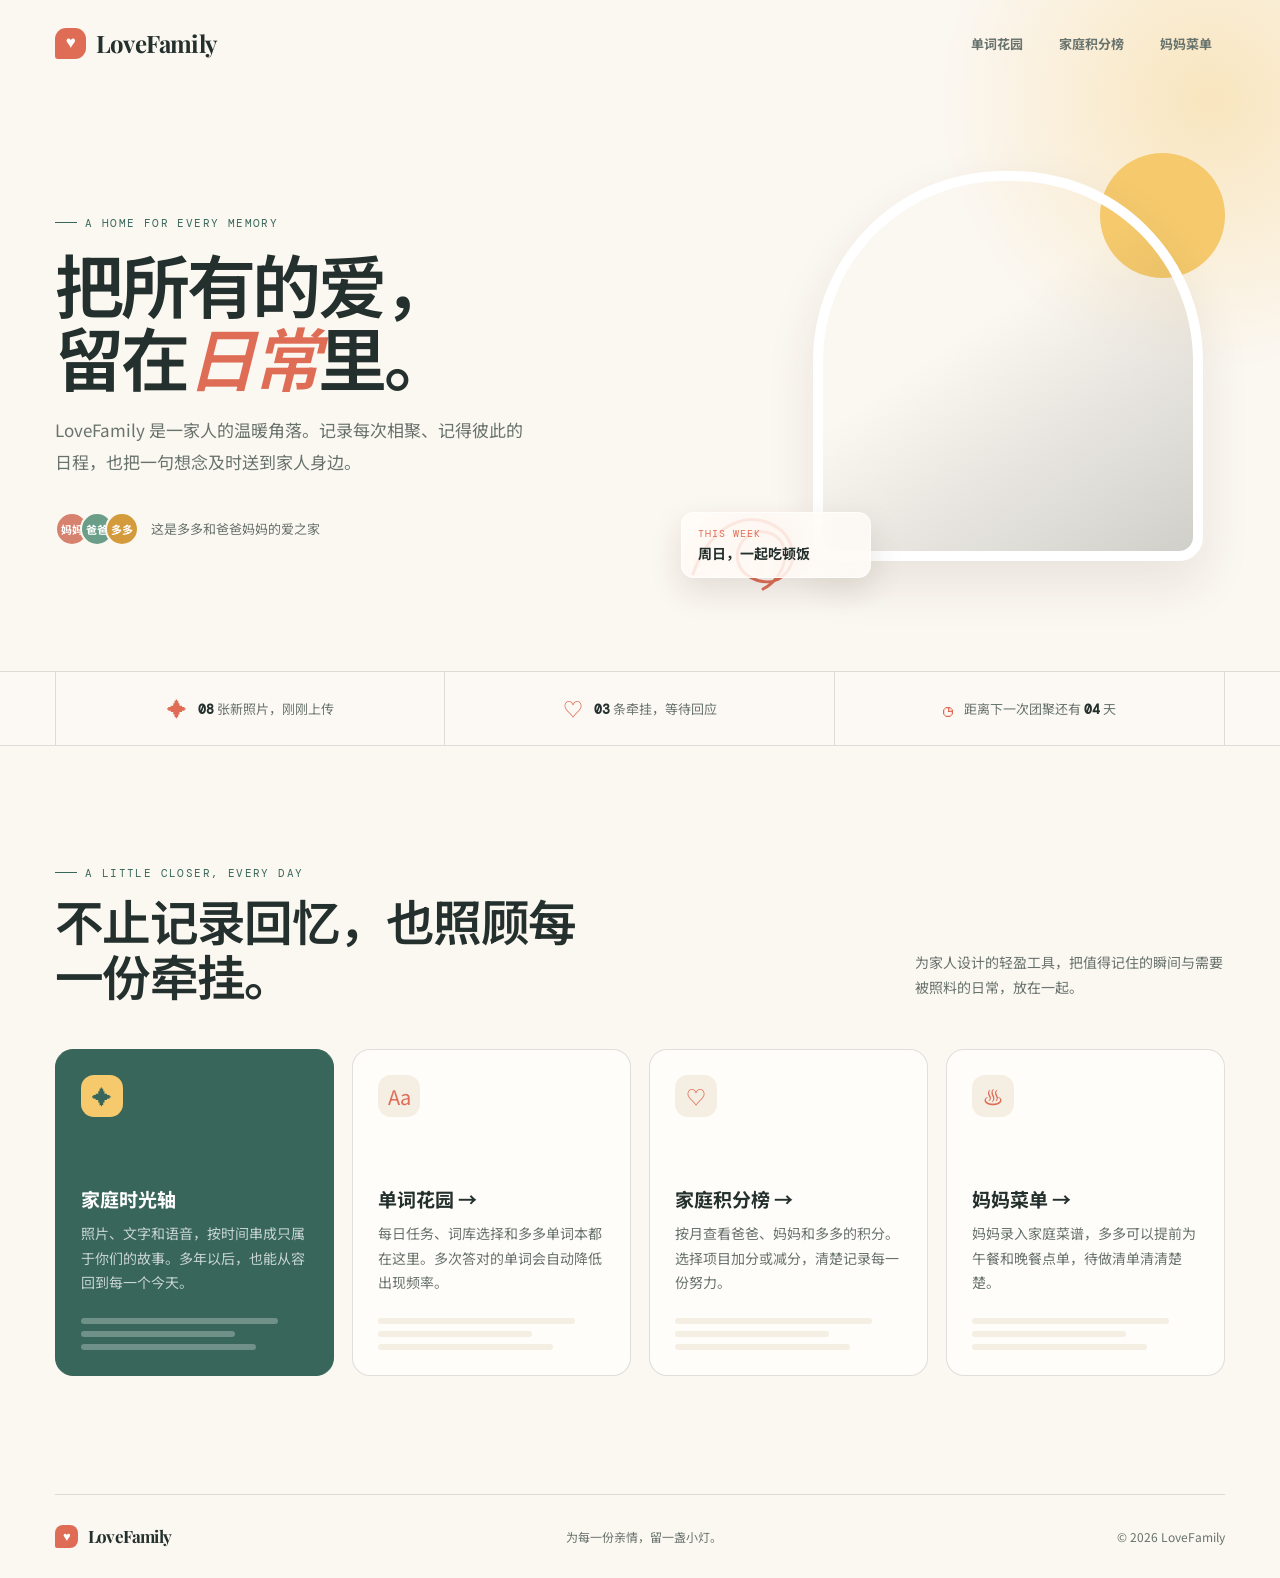
==== commit 39c254f7: "Add homepage tool navigation" ====
--- a/index.html
+++ b/index.html
@@ -85,6 +85,17 @@
         font-family: Arial, sans-serif;
         font-size: 17px;
       }
+      .quick-nav { display: flex; align-items: center; gap: 10px; }
+      .quick-nav a {
+        padding: 8px 12px;
+        border: 1px solid transparent;
+        border-radius: 999px;
+        color: var(--muted);
+        font-size: 13px;
+        font-weight: 700;
+        transition: color 160ms ease, border-color 160ms ease, background 160ms ease;
+      }
+      .quick-nav a:hover, .quick-nav a:focus-visible { border-color: var(--line); color: var(--deep-sage); background: #fffdf9; outline: none; }
       .hero {
         display: grid;
         grid-template-columns: 1.01fr 0.99fr;
@@ -201,7 +212,10 @@
 
       @media (max-width: 800px) {
         .wrap { width: min(100% - 36px, 560px); }
-        .site-header { min-height: 72px; }
+        .site-header { min-height: 72px; padding: 14px 0; flex-wrap: wrap; gap: 12px; }
+        .quick-nav { order: 2; width: 100%; gap: 7px; overflow-x: auto; padding-bottom: 2px; scrollbar-width: none; }
+        .quick-nav::-webkit-scrollbar { display: none; }
+        .quick-nav a { flex: 0 0 auto; padding: 7px 10px; font-size: 12px; }
         .hero { grid-template-columns: 1fr; gap: 12px; min-height: auto; padding: 52px 0 50px; }
         h1 { font-size: clamp(43px, 13vw, 64px); letter-spacing: -2.5px; }
         .hero-copy { font-size: 15px; }
@@ -222,6 +236,11 @@
       <div class="wrap">
         <header class="site-header">
           <a class="brand" href="#top" aria-label="LoveFamily 首页"><span class="brand-mark">♥</span>LoveFamily</a>
+          <nav class="quick-nav" aria-label="家庭工具快捷切换">
+            <a href="word-garden.html">单词花园</a>
+            <a href="points.html">家庭积分榜</a>
+            <a href="meal-order.html">妈妈菜单</a>
+          </nav>
         </header>
 
         <main id="top">
